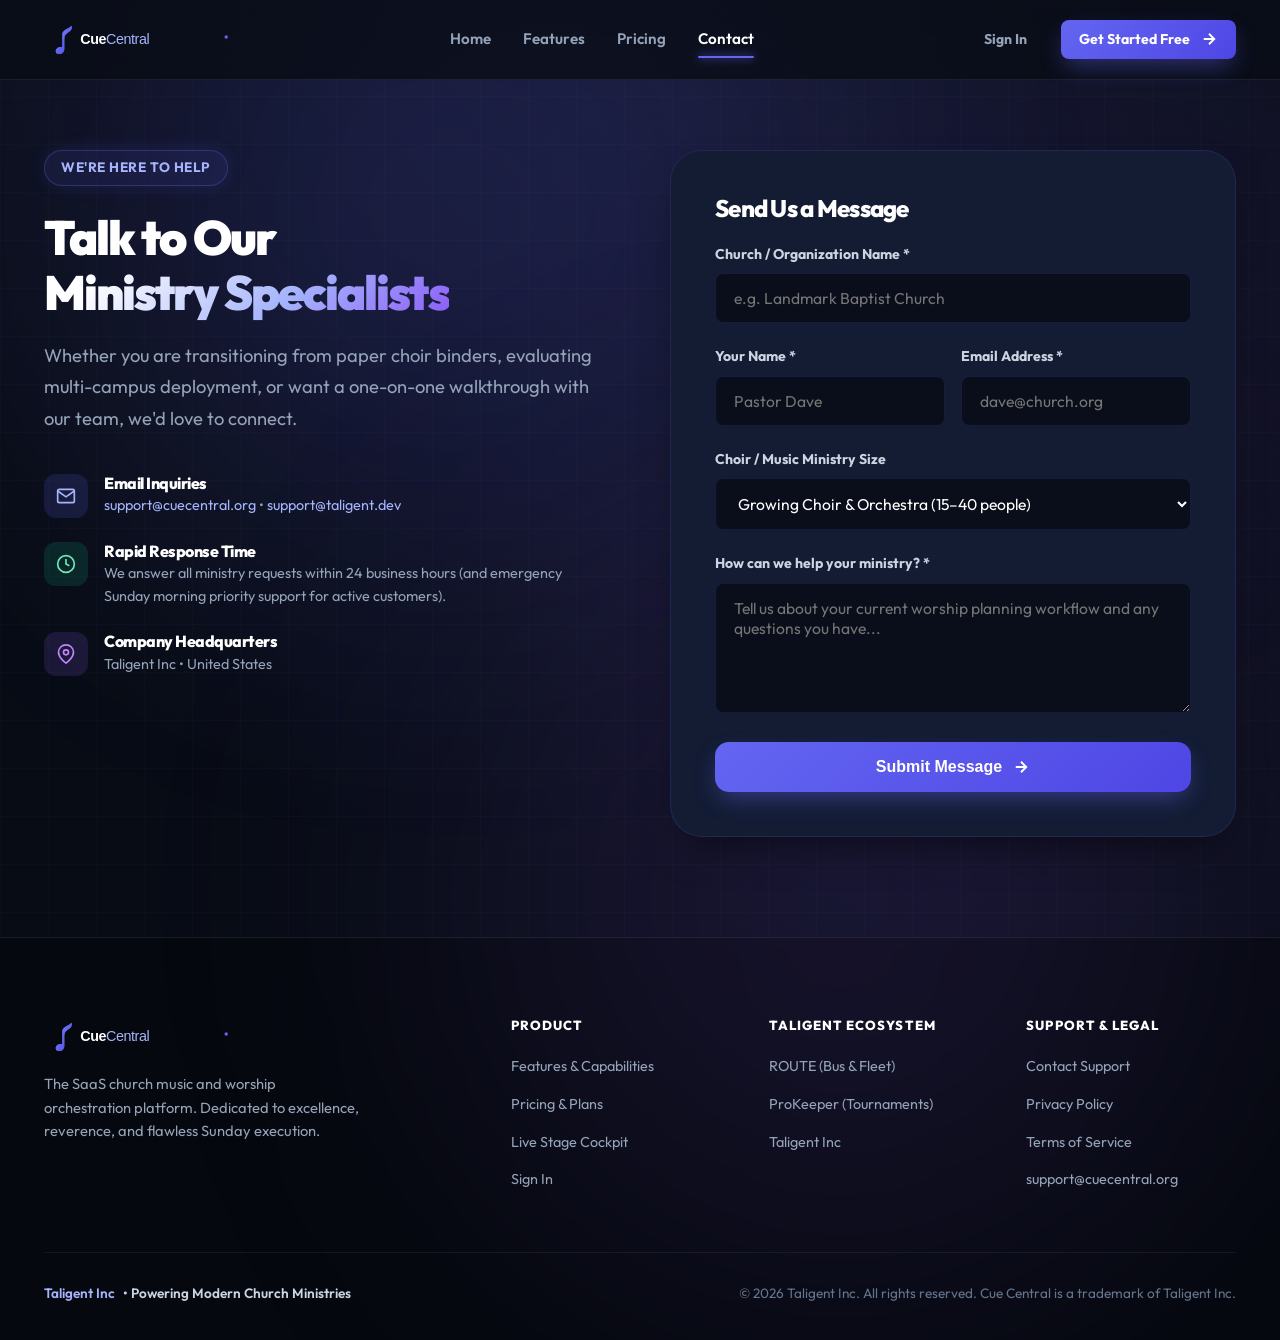
==== contact/index.html @ e7637479 "feat: initial launch of Cue Central marketing site" ====
<!DOCTYPE html>
<html lang="en">
<head>
    <meta charset="UTF-8">
    <meta name="viewport" content="width=device-width, initial-scale=1.0">
    <title>Contact Our Ministry Team - Cue Central</title>
    <meta name="description" content="Get in touch with the Cue Central team. Request a live demo, ask technical questions, or get onboarding assistance for your church.">

    <link rel="canonical" href="https://cuecentral.org/contact/">
    <link rel="icon" type="image/svg+xml" href="../icons/favicon.svg">
    <link rel="apple-touch-icon" href="../apple-touch-icon.png">

    <link rel="preconnect" href="https://fonts.googleapis.com">
    <link rel="preconnect" href="https://fonts.gstatic.com" crossorigin>
    <link href="https://fonts.googleapis.com/css2?family=Outfit:wght@300;400;500;600;700;800;900&display=swap" rel="stylesheet">

    <link rel="stylesheet" href="../css/style.css">
</head>
<body>

    <div class="ambient-glow glow-top-left"></div>
    <div class="ambient-glow glow-bottom-right"></div>

    <!-- Navigation Bar -->
    <header class="navbar">
        <div class="container nav-content">
            <a href="../" class="brand-logo" aria-label="Cue Central Home">
                <img src="../images/logos/logo-horizontal-white.svg" alt="Cue Central Logo" height="38">
            </a>

            <nav class="nav-links">
                <a href="../">Home</a>
                <a href="../features/">Features</a>
                <a href="../pricing/">Pricing</a>
                <a href="./" class="active">Contact</a>
            </nav>

            <div class="nav-actions">
                <a href="https://app.cuecentral.org/login" class="btn btn-ghost btn-sm">Sign In</a>
                <a href="https://app.cuecentral.org/register" class="btn btn-primary btn-sm">
                    Get Started Free
                    <svg class="btn-icon" viewBox="0 0 24 24" fill="none" stroke="currentColor"><path d="M5 12h14M12 5l7 7-7 7"/></svg>
                </a>
            </div>

            <button class="mobile-toggle" aria-label="Toggle navigation menu">
                <svg width="24" height="24" viewBox="0 0 24 24" fill="none" stroke="currentColor" stroke-width="2"><path d="M4 6h16M4 12h16M4 18h16"/></svg>
            </button>
        </div>
    </header>

    <!-- Mobile Drawer -->
    <div class="mobile-drawer">
        <nav class="nav-links">
            <a href="../">Home</a>
            <a href="../features/">Features</a>
            <a href="../pricing/">Pricing</a>
            <a href="./" class="active">Contact</a>
            <a href="https://app.cuecentral.org/login">Sign In</a>
        </nav>
        <a href="https://app.cuecentral.org/register" class="btn btn-primary" style="width: 100%;">Get Started Free</a>
    </div>

    <!-- Main Contact Section -->
    <section class="section" style="padding-top: 150px;">
        <div class="container">
            <div class="contact-grid">
                <div>
                    <div class="badge-pill">We're Here to Help</div>
                    <h1 class="hero-title" style="font-size: 3rem; text-align: left; margin-bottom: 20px;">
                        Talk to Our <br>
                        <span class="gradient-text">Ministry Specialists</span>
                    </h1>
                    <p style="color: var(--color-text-body); font-size: 1.15rem; line-height: 1.7; margin-bottom: 40px;">
                        Whether you are transitioning from paper choir binders, evaluating multi-campus deployment, or want a one-on-one walkthrough with our team, we'd love to connect.
                    </p>

                    <div style="display: flex; flex-direction: column; gap: 24px;">
                        <div style="display: flex; gap: 16px; align-items: flex-start;">
                            <div style="width: 44px; height: 44px; border-radius: 12px; background: rgba(99, 102, 241, 0.15); color: #a5b4fc; display: flex; align-items: center; justify-content: center; flex-shrink: 0;">
                                <svg width="20" height="20" viewBox="0 0 24 24" fill="none" stroke="currentColor" stroke-width="2"><path d="M4 4h16c1.1 0 2 .9 2 2v12c0 1.1-.9 2-2 2H4c-1.1 0-2-.9-2-2V6c0-1.1.9-2 2-2z"/><polyline points="22,6 12,13 2,6"/></svg>
                            </div>
                            <div>
                                <h4 style="font-size: 1rem; font-weight: 800; color: #ffffff; margin-bottom: 2px;">Email Inquiries</h4>
                                <p style="font-size: 0.9rem; color: #94a3b8;">
                                    <a href="mailto:support@cuecentral.org" style="color: #a5b4fc; text-decoration: none;">support@cuecentral.org</a> • <a href="mailto:support@taligent.dev" style="color: #a5b4fc; text-decoration: none;">support@taligent.dev</a>
                                </p>
                            </div>
                        </div>

                        <div style="display: flex; gap: 16px; align-items: flex-start;">
                            <div style="width: 44px; height: 44px; border-radius: 12px; background: rgba(16, 185, 129, 0.15); color: #6ee7b7; display: flex; align-items: center; justify-content: center; flex-shrink: 0;">
                                <svg width="20" height="20" viewBox="0 0 24 24" fill="none" stroke="currentColor" stroke-width="2"><circle cx="12" cy="12" r="10"/><polyline points="12 6 12 12 16 14"/></svg>
                            </div>
                            <div>
                                <h4 style="font-size: 1rem; font-weight: 800; color: #ffffff; margin-bottom: 2px;">Rapid Response Time</h4>
                                <p style="font-size: 0.9rem; color: #94a3b8;">
                                    We answer all ministry requests within 24 business hours (and emergency Sunday morning priority support for active customers).
                                </p>
                            </div>
                        </div>

                        <div style="display: flex; gap: 16px; align-items: flex-start;">
                            <div style="width: 44px; height: 44px; border-radius: 12px; background: rgba(139, 92, 246, 0.15); color: #c084fc; display: flex; align-items: center; justify-content: center; flex-shrink: 0;">
                                <svg width="20" height="20" viewBox="0 0 24 24" fill="none" stroke="currentColor" stroke-width="2"><path d="M21 10c0 7-9 13-9 13s-9-6-9-13a9 9 0 0 1 18 0z"/><circle cx="12" cy="10" r="3"/></svg>
                            </div>
                            <div>
                                <h4 style="font-size: 1rem; font-weight: 800; color: #ffffff; margin-bottom: 2px;">Company Headquarters</h4>
                                <p style="font-size: 0.9rem; color: #94a3b8;">
                                    Taligent Inc • United States
                                </p>
                            </div>
                        </div>
                    </div>
                </div>

                <!-- Form Box -->
                <div class="contact-form-box">
                    <h3 style="font-size: 1.5rem; margin-bottom: 20px;">Send Us a Message</h3>
                    <form id="contact-form">
                        <div class="form-group">
                            <label class="form-label" for="church_name">Church / Organization Name *</label>
                            <input class="form-input" type="text" id="church_name" required placeholder="e.g. Landmark Baptist Church">
                        </div>

                        <div style="display: grid; grid-template-columns: 1fr 1fr; gap: 16px;">
                            <div class="form-group">
                                <label class="form-label" for="contact_name">Your Name *</label>
                                <input class="form-input" type="text" id="contact_name" required placeholder="Pastor Dave">
                            </div>
                            <div class="form-group">
                                <label class="form-label" for="contact_email">Email Address *</label>
                                <input class="form-input" type="email" id="contact_email" required placeholder="dave@church.org">
                            </div>
                        </div>

                        <div class="form-group">
                            <label class="form-label" for="ministry_size">Choir / Music Ministry Size</label>
                            <select class="form-select" id="ministry_size">
                                <option value="small">Solo Leader / Small Group (1–15 people)</option>
                                <option value="medium" selected>Growing Choir &amp; Orchestra (15–40 people)</option>
                                <option value="large">Large Chancel Choir &amp; Band (40–100 people)</option>
                                <option value="multicampus">Multi-Campus / Regional Ministry (100+ people)</option>
                            </select>
                        </div>

                        <div class="form-group">
                            <label class="form-label" for="message">How can we help your ministry? *</label>
                            <textarea class="form-textarea" id="message" required placeholder="Tell us about your current worship planning workflow and any questions you have..."></textarea>
                        </div>

                        <button type="submit" class="btn btn-primary" style="width: 100%; padding: 16px;">
                            Submit Message
                            <svg class="btn-icon" viewBox="0 0 24 24" fill="none" stroke="currentColor"><path d="M5 12h14M12 5l7 7-7 7"/></svg>
                        </button>
                    </form>
                </div>
            </div>
        </div>
    </section>

    <!-- Footer -->
    <footer class="footer">
        <div class="container">
            <div class="footer-top">
                <div class="footer-brand">
                    <a href="../" class="brand-logo">
                        <img src="../images/logos/logo-horizontal-white.svg" alt="Cue Central Logo" height="34">
                    </a>
                    <p>
                        The SaaS church music and worship orchestration platform. Dedicated to excellence, reverence, and flawless Sunday execution.
                    </p>
                </div>

                <div>
                    <h4 class="footer-heading">Product</h4>
                    <ul class="footer-links">
                        <li><a href="../features/">Features &amp; Capabilities</a></li>
                        <li><a href="../pricing/">Pricing &amp; Plans</a></li>
                        <li><a href="../#cockpit-demo">Live Stage Cockpit</a></li>
                        <li><a href="https://app.cuecentral.org/login">Sign In</a></li>
                    </ul>
                </div>

                <div>
                    <h4 class="footer-heading">Taligent Ecosystem</h4>
                    <ul class="footer-links">
                        <li><a href="https://routeapp.org" target="_blank" rel="noopener">ROUTE (Bus &amp; Fleet)</a></li>
                        <li><a href="https://prokeeper.org" target="_blank" rel="noopener">ProKeeper (Tournaments)</a></li>
                        <li><a href="https://taligent.dev" target="_blank" rel="noopener">Taligent Inc</a></li>
                    </ul>
                </div>

                <div>
                    <h4 class="footer-heading">Support &amp; Legal</h4>
                    <ul class="footer-links">
                        <li><a href="./">Contact Support</a></li>
                        <li><a href="../privacy/">Privacy Policy</a></li>
                        <li><a href="../terms/">Terms of Service</a></li>
                        <li><a href="mailto:support@cuecentral.org">support@cuecentral.org</a></li>
                    </ul>
                </div>
            </div>

            <div class="footer-bottom">
                <div class="taligent-badge">
                    <span>Taligent Inc</span> • Powering Modern Church Ministries
                </div>
                <div>
                    &copy; 2026 Taligent Inc. All rights reserved. Cue Central is a trademark of Taligent Inc.
                </div>
            </div>
        </div>
    </footer>

    <script src="../js/main.js"></script>
</body>
</html>
---- css/style.css ----
/* ==========================================================================
   Cue Central - Master Stylesheet
   SaaS Church Music & Worship Orchestration Platform
   Brand Aesthetics: Midnight Obsidian (#090d16), Electric Indigo (#6366f1), Violet (#8b5cf6)
   Taligent Inc - Company Architecture
   ========================================================================== */

:root {
    --color-midnight: #080c15;
    --color-surface-navy: #0e1526;
    --color-surface-card: #131c33;
    --color-surface-card-subtle: rgba(19, 28, 51, 0.7);
    --color-surface-hover: #1a2744;
    --color-surface-light: #ffffff;
    
    --color-border: rgba(99, 102, 241, 0.16);
    --color-border-glow: rgba(99, 102, 241, 0.45);
    --color-border-subtle: rgba(255, 255, 255, 0.08);

    --color-brand-indigo: #6366f1;
    --color-brand-indigo-light: #a5b4fc;
    --color-brand-indigo-dark: #4f46e5;
    --color-brand-purple: #8b5cf6;
    --color-brand-violet: #a855f7;
    --color-brand-cyan: #06b6d4;
    --color-brand-emerald: #10b981;
    --color-brand-amber: #f59e0b;
    --color-brand-rose: #f43f5e;

    --color-text-white: #ffffff;
    --color-text-body: #94a3b8;
    --color-text-muted: #64748b;
    --color-text-light: #cbd5e1;

    --font-main: 'Outfit', -apple-system, BlinkMacSystemFont, "Segoe UI", Roboto, sans-serif;
    --font-mono: ui-monospace, SFMono-Regular, Menlo, Monaco, Consolas, monospace;

    --radius-sm: 8px;
    --radius-md: 14px;
    --radius-lg: 22px;
    --radius-xl: 32px;
    --radius-full: 9999px;

    --shadow-glow: 0 0 35px -5px rgba(99, 102, 241, 0.3);
    --shadow-glow-purple: 0 0 35px -5px rgba(139, 92, 246, 0.3);
    --shadow-card: 0 20px 40px -15px rgba(0, 0, 0, 0.55);
    
    --transition-fast: 0.2s cubic-bezier(0.4, 0, 0.2, 1);
    --transition-normal: 0.35s cubic-bezier(0.16, 1, 0.3, 1);
    --transition-bounce: 0.5s cubic-bezier(0.34, 1.56, 0.64, 1);
}

/* Base & Reset */
*, *::before, *::after {
    box-sizing: border-box;
    margin: 0;
    padding: 0;
}

html {
    scroll-behavior: smooth;
    font-family: var(--font-main);
    background-color: var(--color-midnight);
    color: var(--color-text-white);
    line-height: 1.6;
    -webkit-font-smoothing: antialiased;
    -moz-osx-font-smoothing: grayscale;
}

body {
    min-height: 100vh;
    overflow-x: hidden;
    position: relative;
    background-color: var(--color-midnight);
    background-image: 
        radial-gradient(circle at 50% 0%, rgba(99, 102, 241, 0.12) 0%, transparent 60%),
        radial-gradient(circle at 85% 30%, rgba(139, 92, 246, 0.08) 0%, transparent 45%),
        linear-gradient(rgba(99, 102, 241, 0.03) 1px, transparent 1px),
        linear-gradient(90deg, rgba(99, 102, 241, 0.03) 1px, transparent 1px);
    background-size: 100% 100%, 100% 100%, 48px 48px, 48px 48px;
}

/* Custom Selection */
::selection {
    background: var(--color-brand-indigo);
    color: #ffffff;
}

/* Ambient Background Glows */
.ambient-glow {
    position: absolute;
    border-radius: 50%;
    filter: blur(140px);
    pointer-events: none;
    z-index: 0;
}

.glow-top-left {
    top: -120px;
    left: 10%;
    width: 650px;
    height: 650px;
    background: rgba(99, 102, 241, 0.15);
}

.glow-bottom-right {
    bottom: 5%;
    right: 5%;
    width: 750px;
    height: 750px;
    background: rgba(139, 92, 246, 0.12);
}

.glow-center {
    top: 40%;
    left: 30%;
    width: 500px;
    height: 500px;
    background: rgba(6, 182, 212, 0.06);
}

/* Layout Utilities */
.container {
    width: 100%;
    max-width: 1240px;
    margin: 0 auto;
    padding: 0 24px;
    position: relative;
    z-index: 1;
}

.section {
    padding: 100px 0;
    position: relative;
    z-index: 1;
}

.section-tight {
    padding: 60px 0;
}

/* Typography Helpers */
h1, h2, h3, h4, h5, h6 {
    font-weight: 800;
    line-height: 1.15;
    letter-spacing: -0.03em;
    color: var(--color-text-white);
}

.gradient-text {
    background: linear-gradient(135deg, #ffffff 15%, var(--color-brand-indigo-light) 60%, var(--color-brand-purple) 100%);
    -webkit-background-clip: text;
    -webkit-text-fill-color: transparent;
}

.gradient-indigo-cyan {
    background: linear-gradient(135deg, #a5b4fc 0%, #818cf8 40%, #38bdf8 100%);
    -webkit-background-clip: text;
    -webkit-text-fill-color: transparent;
}

p.lead {
    font-size: 1.25rem;
    font-weight: 400;
    color: var(--color-text-body);
    line-height: 1.7;
    max-width: 680px;
}

.text-center { text-align: center; }
.mx-auto { margin-left: auto; margin-right: auto; }

/* Eyebrow Badge */
.badge-pill {
    display: inline-flex;
    align-items: center;
    gap: 8px;
    padding: 6px 16px;
    background: rgba(99, 102, 241, 0.1);
    border: 1px solid rgba(99, 102, 241, 0.3);
    border-radius: var(--radius-full);
    color: var(--color-brand-indigo-light);
    font-size: 0.85rem;
    font-weight: 700;
    letter-spacing: 0.04em;
    text-transform: uppercase;
    margin-bottom: 24px;
    box-shadow: 0 0 20px -3px rgba(99, 102, 241, 0.2);
}

.badge-dot {
    width: 8px;
    height: 8px;
    border-radius: 50%;
    background-color: var(--color-brand-indigo);
    box-shadow: 0 0 10px var(--color-brand-indigo);
    animation: pulseDot 2s infinite;
}

@keyframes pulseDot {
    0%, 100% { opacity: 1; transform: scale(1); }
    50% { opacity: 0.4; transform: scale(0.85); }
}

/* Buttons */
.btn {
    display: inline-flex;
    align-items: center;
    justify-content: center;
    gap: 10px;
    padding: 14px 28px;
    font-size: 1rem;
    font-weight: 700;
    border-radius: var(--radius-md);
    text-decoration: none;
    transition: all var(--transition-normal);
    cursor: pointer;
    border: none;
    white-space: nowrap;
}

.btn-primary {
    background: linear-gradient(135deg, var(--color-brand-indigo) 0%, var(--color-brand-indigo-dark) 100%);
    color: #ffffff;
    box-shadow: 0 10px 25px -5px rgba(99, 102, 241, 0.45);
    position: relative;
    overflow: hidden;
}

.btn-primary::after {
    content: '';
    position: absolute;
    top: 0;
    left: -100%;
    width: 100%;
    height: 100%;
    background: linear-gradient(90deg, transparent, rgba(255, 255, 255, 0.2), transparent);
    transition: left 0.6s ease;
}

.btn-primary:hover {
    transform: translateY(-2px);
    box-shadow: 0 15px 35px -5px rgba(99, 102, 241, 0.6);
}

.btn-primary:hover::after {
    left: 100%;
}

.btn-secondary {
    background: rgba(255, 255, 255, 0.06);
    color: #ffffff;
    border: 1px solid var(--color-border);
    backdrop-filter: blur(10px);
}

.btn-secondary:hover {
    background: rgba(255, 255, 255, 0.12);
    border-color: var(--color-brand-indigo-light);
    transform: translateY(-2px);
    color: #ffffff;
}

.btn-ghost {
    background: transparent;
    color: var(--color-text-body);
}

.btn-ghost:hover {
    color: var(--color-text-white);
}

.btn-sm {
    padding: 8px 18px;
    font-size: 0.88rem;
    border-radius: var(--radius-sm);
}

.btn-lg {
    padding: 18px 36px;
    font-size: 1.1rem;
    border-radius: var(--radius-md);
}

.btn-icon {
    width: 18px;
    height: 18px;
    stroke-width: 2.5;
    transition: transform var(--transition-fast);
}

.btn:hover .btn-icon {
    transform: translateX(3px);
}

/* ==========================================================================
   Navigation Bar
   ========================================================================== */
.navbar {
    position: fixed;
    top: 0;
    left: 0;
    right: 0;
    height: 80px;
    z-index: 100;
    transition: all var(--transition-normal);
    background: rgba(8, 12, 21, 0.75);
    backdrop-filter: blur(16px);
    -webkit-backdrop-filter: blur(16px);
    border-bottom: 1px solid var(--color-border-subtle);
}

.navbar.scrolled {
    background: rgba(8, 12, 21, 0.92);
    border-bottom: 1px solid var(--color-border);
    box-shadow: 0 10px 30px rgba(0, 0, 0, 0.3);
}

.nav-content {
    display: flex;
    align-items: center;
    justify-content: space-between;
    height: 100%;
}

.brand-logo {
    display: flex;
    align-items: center;
    gap: 12px;
    text-decoration: none;
}

.brand-logo img {
    height: 38px;
    width: auto;
}

.nav-links {
    display: flex;
    align-items: center;
    gap: 32px;
}

.nav-links a {
    color: var(--color-text-body);
    font-size: 0.95rem;
    font-weight: 600;
    text-decoration: none;
    transition: color var(--transition-fast);
    position: relative;
}

.nav-links a:hover,
.nav-links a.active {
    color: #ffffff;
}

.nav-links a.active::after {
    content: '';
    position: absolute;
    bottom: -6px;
    left: 0;
    right: 0;
    height: 2px;
    background: var(--color-brand-indigo);
    border-radius: 2px;
    box-shadow: 0 0 8px var(--color-brand-indigo);
}

.nav-actions {
    display: flex;
    align-items: center;
    gap: 16px;
}

.mobile-toggle {
    display: none;
    background: transparent;
    border: 1px solid var(--color-border);
    color: #ffffff;
    width: 42px;
    height: 42px;
    border-radius: var(--radius-sm);
    cursor: pointer;
    align-items: center;
    justify-content: center;
}

/* Mobile Drawer */
.mobile-drawer {
    display: none;
    position: fixed;
    top: 80px;
    left: 0;
    right: 0;
    background: rgba(8, 12, 21, 0.98);
    backdrop-filter: blur(20px);
    border-bottom: 1px solid var(--color-border);
    padding: 24px;
    z-index: 99;
    flex-direction: column;
    gap: 20px;
    transform: translateY(-10px);
    opacity: 0;
    transition: all var(--transition-normal);
    pointer-events: none;
}

.mobile-drawer.open {
    display: flex;
    transform: translateY(0);
    opacity: 1;
    pointer-events: auto;
}

.mobile-drawer .nav-links {
    flex-direction: column;
    align-items: flex-start;
    gap: 18px;
    width: 100%;
}

.mobile-drawer .nav-links a {
    font-size: 1.15rem;
    width: 100%;
    padding: 8px 0;
}

/* ==========================================================================
   Hero Section
   ========================================================================== */
.hero {
    padding-top: 170px;
    padding-bottom: 110px;
    text-align: center;
    position: relative;
    overflow: hidden;
}

.hero-title {
    font-size: clamp(2.5rem, 6vw, 4.5rem);
    margin-bottom: 24px;
    font-weight: 900;
    letter-spacing: -0.04em;
}

.hero-subtitle {
    font-size: clamp(1.1rem, 2vw, 1.35rem);
    color: var(--color-text-body);
    max-width: 740px;
    margin: 0 auto 40px auto;
    font-weight: 400;
    line-height: 1.65;
}

.hero-actions {
    display: flex;
    align-items: center;
    justify-content: center;
    gap: 18px;
    margin-bottom: 50px;
    flex-wrap: wrap;
}

/* Trust Ticker */
.trust-strip {
    display: flex;
    align-items: center;
    justify-content: center;
    gap: 28px;
    font-size: 0.88rem;
    color: var(--color-text-muted);
    font-weight: 500;
    margin-bottom: 60px;
    flex-wrap: wrap;
}

.trust-item {
    display: flex;
    align-items: center;
    gap: 8px;
}

.trust-item svg {
    width: 16px;
    height: 16px;
    color: var(--color-brand-emerald);
}

/* Hero Cockpit / Live Preview */
.cockpit-wrapper {
    position: relative;
    max-width: 1120px;
    margin: 0 auto;
    border-radius: var(--radius-xl);
    padding: 10px;
    background: linear-gradient(180deg, rgba(99, 102, 241, 0.4) 0%, rgba(139, 92, 246, 0.1) 40%, rgba(19, 28, 51, 0.8) 100%);
    box-shadow: 0 30px 100px -20px rgba(99, 102, 241, 0.35);
}

.cockpit-frame {
    background: var(--color-surface-navy);
    border-radius: calc(var(--radius-xl) - 6px);
    overflow: hidden;
    border: 1px solid var(--color-border);
    box-shadow: var(--shadow-card);
}

.cockpit-header {
    background: rgba(8, 12, 21, 0.8);
    padding: 16px 24px;
    display: flex;
    align-items: center;
    justify-content: space-between;
    border-bottom: 1px solid var(--color-border-subtle);
}

.cockpit-dots {
    display: flex;
    gap: 8px;
}

.cockpit-dot {
    width: 11px;
    height: 11px;
    border-radius: 50%;
}

.dot-red { background: #ef4444; }
.dot-yellow { background: #f59e0b; }
.dot-green { background: #10b981; }

.cockpit-title-bar {
    font-size: 0.85rem;
    font-family: var(--font-mono);
    color: var(--color-text-body);
    display: flex;
    align-items: center;
    gap: 8px;
}

.cockpit-badge-live {
    background: rgba(239, 68, 68, 0.15);
    color: #ef4444;
    border: 1px solid rgba(239, 68, 68, 0.3);
    padding: 2px 8px;
    border-radius: var(--radius-full);
    font-size: 0.72rem;
    font-weight: 700;
    display: inline-flex;
    align-items: center;
    gap: 4px;
}

.cockpit-badge-live::before {
    content: '';
    width: 6px;
    height: 6px;
    border-radius: 50%;
    background: #ef4444;
    animation: pulseDot 1.5s infinite;
}

/* Cockpit Inner Workspace */
.cockpit-body {
    display: grid;
    grid-template-columns: 320px 1fr 280px;
    min-height: 480px;
    background: #090e1a;
    text-align: left;
}

/* Cockpit Left: Service Timeline */
.cockpit-timeline {
    border-right: 1px solid var(--color-border-subtle);
    padding: 20px;
    background: rgba(14, 21, 38, 0.5);
    display: flex;
    flex-direction: column;
    gap: 12px;
}

.timeline-header {
    font-size: 0.78rem;
    font-weight: 800;
    text-transform: uppercase;
    letter-spacing: 0.08em;
    color: var(--color-text-muted);
    margin-bottom: 4px;
    display: flex;
    justify-content: space-between;
}

.timeline-item {
    padding: 12px 14px;
    border-radius: var(--radius-sm);
    background: rgba(255, 255, 255, 0.03);
    border: 1px solid transparent;
    cursor: pointer;
    transition: all var(--transition-fast);
    display: flex;
    align-items: center;
    gap: 12px;
}

.timeline-item:hover {
    background: rgba(255, 255, 255, 0.06);
    border-color: var(--color-border);
}

.timeline-item.active {
    background: rgba(99, 102, 241, 0.15);
    border-color: var(--color-brand-indigo);
    box-shadow: 0 4px 15px -3px rgba(99, 102, 241, 0.3);
}

.timeline-time {
    font-size: 0.75rem;
    font-family: var(--font-mono);
    color: var(--color-brand-indigo-light);
    font-weight: 600;
}

.timeline-info h5 {
    font-size: 0.9rem;
    font-weight: 700;
    color: #ffffff;
    margin-bottom: 2px;
}

.timeline-info p {
    font-size: 0.75rem;
    color: var(--color-text-muted);
}

/* Cockpit Center: Live Prompter / Stage View */
.cockpit-stage {
    padding: 24px;
    display: flex;
    flex-direction: column;
    justify-content: space-between;
    background: radial-gradient(circle at 50% 30%, rgba(99, 102, 241, 0.06) 0%, transparent 70%);
}

.stage-top-meta {
    display: flex;
    justify-content: space-between;
    align-items: center;
    padding-bottom: 16px;
    border-bottom: 1px solid var(--color-border-subtle);
}

.stage-song-title {
    font-size: 1.4rem;
    font-weight: 800;
    color: #ffffff;
}

.stage-song-details {
    font-size: 0.85rem;
    color: var(--color-brand-indigo-light);
    display: flex;
    gap: 14px;
}

.stage-prompter-display {
    padding: 30px 20px;
    text-align: center;
    display: flex;
    flex-direction: column;
    gap: 14px;
}

.prompter-stanza {
    font-size: 1.45rem;
    font-weight: 800;
    line-height: 1.4;
    color: #ffffff;
    letter-spacing: -0.01em;
}

.prompter-cue-line {
    font-size: 0.95rem;
    font-weight: 600;
    color: var(--color-brand-indigo-light);
    background: rgba(99, 102, 241, 0.12);
    display: inline-block;
    margin: 0 auto;
    padding: 6px 18px;
    border-radius: var(--radius-full);
    border: 1px dashed rgba(99, 102, 241, 0.35);
}

.stage-bottom-controls {
    display: flex;
    justify-content: space-between;
    align-items: center;
    padding-top: 16px;
    border-top: 1px solid var(--color-border-subtle);
}

.stage-timer {
    font-family: var(--font-mono);
    font-size: 1.3rem;
    font-weight: 700;
    color: var(--color-brand-emerald);
}

/* Cockpit Right: Personnel & Telemetry */
.cockpit-telemetry {
    border-left: 1px solid var(--color-border-subtle);
    padding: 20px;
    background: rgba(14, 21, 38, 0.5);
    display: flex;
    flex-direction: column;
    gap: 18px;
}

.telemetry-card {
    background: rgba(255, 255, 255, 0.03);
    border: 1px solid var(--color-border-subtle);
    border-radius: var(--radius-sm);
    padding: 12px;
}

.telemetry-label {
    font-size: 0.72rem;
    font-weight: 800;
    text-transform: uppercase;
    color: var(--color-text-muted);
    letter-spacing: 0.05em;
    margin-bottom: 6px;
}

.telemetry-value {
    font-size: 1.15rem;
    font-weight: 800;
    color: #ffffff;
}

.roster-pill-list {
    display: flex;
    flex-direction: column;
    gap: 8px;
    margin-top: 8px;
}

.roster-pill {
    display: flex;
    align-items: center;
    justify-content: space-between;
    font-size: 0.78rem;
    color: var(--color-text-light);
    padding: 4px 8px;
    background: rgba(255, 255, 255, 0.04);
    border-radius: 4px;
}

.roster-status {
    width: 6px;
    height: 6px;
    border-radius: 50%;
    background: var(--color-brand-emerald);
}

/* Floating Eye-Catcher Badges */
.hero-float-badge {
    position: absolute;
    background: rgba(19, 28, 51, 0.85);
    backdrop-filter: blur(14px);
    border: 1px solid var(--color-border);
    padding: 12px 20px;
    border-radius: var(--radius-lg);
    display: flex;
    align-items: center;
    gap: 14px;
    box-shadow: 0 15px 35px rgba(0, 0, 0, 0.4);
    z-index: 5;
    animation: floatBadge 6s ease-in-out infinite alternate;
}

.badge-float-left {
    top: -24px;
    left: -20px;
}

.badge-float-right {
    bottom: 30px;
    right: -25px;
    animation-delay: -3s;
}

@keyframes floatBadge {
    0% { transform: translateY(0px); }
    100% { transform: translateY(-12px); }
}

.float-icon {
    width: 40px;
    height: 40px;
    border-radius: var(--radius-md);
    background: linear-gradient(135deg, var(--color-brand-indigo) 0%, var(--color-brand-purple) 100%);
    display: flex;
    align-items: center;
    justify-content: center;
    color: #ffffff;
}

.float-text h6 {
    font-size: 0.95rem;
    font-weight: 800;
    margin-bottom: 2px;
}

.float-text p {
    font-size: 0.78rem;
    color: var(--color-brand-indigo-light);
}

/* ==========================================================================
   Feature Cards & Grid
   ========================================================================== */
.section-header {
    text-align: center;
    max-width: 760px;
    margin: 0 auto 64px auto;
}

.section-header h2 {
    font-size: clamp(2rem, 4vw, 3rem);
    margin-bottom: 18px;
}

.feature-grid {
    display: grid;
    grid-template-columns: repeat(auto-fit, minmax(340px, 1fr));
    gap: 30px;
}

.card {
    background: var(--color-surface-card);
    border: 1px solid var(--color-border);
    border-radius: var(--radius-lg);
    padding: 36px 30px;
    transition: all var(--transition-normal);
    position: relative;
    overflow: hidden;
}

.card::before {
    content: '';
    position: absolute;
    top: 0;
    left: 0;
    right: 0;
    height: 2px;
    background: linear-gradient(90deg, transparent, var(--color-brand-indigo), transparent);
    opacity: 0;
    transition: opacity var(--transition-normal);
}

.card:hover {
    transform: translateY(-6px);
    border-color: var(--color-border-glow);
    box-shadow: var(--shadow-card), var(--shadow-glow);
}

.card:hover::before {
    opacity: 1;
}

.card-icon-box {
    width: 58px;
    height: 58px;
    border-radius: var(--radius-md);
    display: flex;
    align-items: center;
    justify-content: center;
    margin-bottom: 24px;
    transition: transform var(--transition-bounce);
}

.card:hover .card-icon-box {
    transform: scale(1.1) rotate(4deg);
}

.icon-indigo {
    background: rgba(99, 102, 241, 0.15);
    color: var(--color-brand-indigo-light);
    border: 1px solid rgba(99, 102, 241, 0.3);
}

.icon-purple {
    background: rgba(139, 92, 246, 0.15);
    color: #c084fc;
    border: 1px solid rgba(139, 92, 246, 0.3);
}

.icon-cyan {
    background: rgba(6, 182, 212, 0.15);
    color: #67e8f9;
    border: 1px solid rgba(6, 182, 212, 0.3);
}

.icon-emerald {
    background: rgba(16, 185, 129, 0.15);
    color: #6ee7b7;
    border: 1px solid rgba(16, 185, 129, 0.3);
}

.icon-amber {
    background: rgba(245, 158, 11, 0.15);
    color: #fcd34d;
    border: 1px solid rgba(245, 158, 11, 0.3);
}

.icon-rose {
    background: rgba(244, 63, 94, 0.15);
    color: #fda4af;
    border: 1px solid rgba(244, 63, 94, 0.3);
}

.card h3 {
    font-size: 1.35rem;
    margin-bottom: 12px;
}

.card p {
    color: var(--color-text-body);
    font-size: 0.96rem;
    line-height: 1.65;
    margin-bottom: 20px;
}

.card-link {
    display: inline-flex;
    align-items: center;
    gap: 8px;
    color: var(--color-brand-indigo-light);
    font-size: 0.9rem;
    font-weight: 700;
    text-decoration: none;
    transition: gap var(--transition-fast);
}

.card-link:hover {
    gap: 12px;
    color: #ffffff;
}

/* ==========================================================================
   Interactive Role Switcher / Tabs
   ========================================================================== */
.role-tabs {
    display: flex;
    justify-content: center;
    gap: 12px;
    margin-bottom: 48px;
    flex-wrap: wrap;
}

.role-tab-btn {
    padding: 12px 24px;
    border-radius: var(--radius-full);
    background: rgba(255, 255, 255, 0.05);
    border: 1px solid var(--color-border);
    color: var(--color-text-body);
    font-weight: 700;
    font-size: 0.95rem;
    cursor: pointer;
    transition: all var(--transition-fast);
}

.role-tab-btn.active,
.role-tab-btn:hover {
    background: var(--color-brand-indigo);
    color: #ffffff;
    border-color: var(--color-brand-indigo);
    box-shadow: 0 8px 25px -4px rgba(99, 102, 241, 0.4);
}

.role-content-box {
    background: var(--color-surface-navy);
    border: 1px solid var(--color-border);
    border-radius: var(--radius-xl);
    padding: 48px;
    display: grid;
    grid-template-columns: 1.1fr 0.9fr;
    gap: 48px;
    align-items: center;
}

.role-text h3 {
    font-size: 2rem;
    margin-bottom: 16px;
}

.role-text p {
    color: var(--color-text-body);
    font-size: 1.05rem;
    line-height: 1.7;
    margin-bottom: 24px;
}

.role-feature-list {
    list-style: none;
    display: flex;
    flex-direction: column;
    gap: 14px;
    margin-bottom: 32px;
}

.role-feature-list li {
    display: flex;
    align-items: flex-start;
    gap: 12px;
    font-size: 0.95rem;
    color: var(--color-text-light);
}

.role-feature-list li svg {
    width: 20px;
    height: 20px;
    color: var(--color-brand-indigo-light);
    flex-shrink: 0;
    margin-top: 2px;
}

.role-visual {
    background: var(--color-surface-card);
    border: 1px solid var(--color-border);
    border-radius: var(--radius-lg);
    padding: 24px;
    box-shadow: var(--shadow-card);
}

/* ==========================================================================
   Stats / Impact Counter
   ========================================================================== */
.stats-banner {
    background: linear-gradient(135deg, rgba(99, 102, 241, 0.1) 0%, rgba(139, 92, 246, 0.05) 100%);
    border-top: 1px solid var(--color-border);
    border-bottom: 1px solid var(--color-border);
    padding: 60px 0;
}

.stats-grid {
    display: grid;
    grid-template-columns: repeat(4, 1fr);
    gap: 32px;
    text-align: center;
}

.stat-num {
    font-size: clamp(2.2rem, 4vw, 3.2rem);
    font-weight: 900;
    color: #ffffff;
    margin-bottom: 6px;
    letter-spacing: -0.04em;
}

.stat-label {
    font-size: 0.92rem;
    color: var(--color-text-body);
    font-weight: 600;
}

/* ==========================================================================
   Pricing Section
   ========================================================================== */
.billing-toggle-wrapper {
    display: flex;
    align-items: center;
    justify-content: center;
    gap: 16px;
    margin-bottom: 50px;
    font-size: 0.95rem;
    font-weight: 700;
}

.billing-switch {
    width: 56px;
    height: 30px;
    background: rgba(255, 255, 255, 0.1);
    border-radius: var(--radius-full);
    border: 1px solid var(--color-border);
    position: relative;
    cursor: pointer;
    transition: background var(--transition-fast);
}

.billing-switch.annual {
    background: var(--color-brand-indigo);
}

.billing-knob {
    width: 22px;
    height: 22px;
    background: #ffffff;
    border-radius: 50%;
    position: absolute;
    top: 3px;
    left: 4px;
    transition: transform var(--transition-normal);
}

.billing-switch.annual .billing-knob {
    transform: translateX(26px);
}

.discount-tag {
    background: rgba(16, 185, 129, 0.15);
    color: var(--color-brand-emerald);
    border: 1px solid rgba(16, 185, 129, 0.3);
    padding: 3px 10px;
    border-radius: var(--radius-full);
    font-size: 0.75rem;
    font-weight: 800;
    text-transform: uppercase;
}

.pricing-grid {
    display: grid;
    grid-template-columns: repeat(3, 1fr);
    gap: 32px;
    align-items: stretch;
}

.pricing-card {
    background: var(--color-surface-card);
    border: 1px solid var(--color-border);
    border-radius: var(--radius-xl);
    padding: 44px 36px;
    display: flex;
    flex-direction: column;
    justify-content: space-between;
    transition: all var(--transition-normal);
    position: relative;
}

.pricing-card:hover {
    transform: translateY(-8px);
    box-shadow: var(--shadow-card);
}

.pricing-card.featured {
    background: linear-gradient(180deg, #16203a 0%, #10192e 100%);
    border: 2px solid var(--color-brand-indigo);
    box-shadow: 0 20px 50px -10px rgba(99, 102, 241, 0.35);
    transform: scale(1.03);
}

.pricing-card.featured:hover {
    transform: scale(1.03) translateY(-8px);
}

.popular-ribbon {
    position: absolute;
    top: 18px;
    right: 20px;
    background: linear-gradient(135deg, var(--color-brand-indigo) 0%, var(--color-brand-purple) 100%);
    color: #ffffff;
    font-size: 0.75rem;
    font-weight: 800;
    text-transform: uppercase;
    letter-spacing: 0.05em;
    padding: 4px 12px;
    border-radius: var(--radius-full);
}

.plan-tier {
    font-size: 0.85rem;
    font-weight: 800;
    text-transform: uppercase;
    letter-spacing: 0.06em;
    color: var(--color-brand-indigo-light);
    margin-bottom: 8px;
}

.plan-name {
    font-size: 1.8rem;
    font-weight: 900;
    margin-bottom: 12px;
}

.plan-desc {
    color: var(--color-text-body);
    font-size: 0.92rem;
    margin-bottom: 28px;
    min-height: 44px;
}

.plan-price-box {
    margin-bottom: 32px;
    display: flex;
    align-items: baseline;
    gap: 6px;
}

.price-currency {
    font-size: 1.8rem;
    font-weight: 800;
    color: #ffffff;
}

.price-amount {
    font-size: 3.5rem;
    font-weight: 900;
    color: #ffffff;
    line-height: 1;
}

.price-period {
    font-size: 0.95rem;
    color: var(--color-text-muted);
    font-weight: 600;
}

.plan-features {
    list-style: none;
    display: flex;
    flex-direction: column;
    gap: 14px;
    margin-bottom: 36px;
    border-top: 1px solid var(--color-border-subtle);
    padding-top: 24px;
}

.plan-features li {
    display: flex;
    align-items: center;
    gap: 12px;
    font-size: 0.92rem;
    color: var(--color-text-light);
}

.plan-features li svg {
    width: 18px;
    height: 18px;
    color: var(--color-brand-emerald);
    flex-shrink: 0;
}

/* ==========================================================================
   Testimonial Grid
   ========================================================================== */
.testimonial-grid {
    display: grid;
    grid-template-columns: repeat(auto-fit, minmax(320px, 1fr));
    gap: 28px;
}

.testimonial-card {
    background: var(--color-surface-card);
    border: 1px solid var(--color-border);
    border-radius: var(--radius-lg);
    padding: 32px;
    display: flex;
    flex-direction: column;
    justify-content: space-between;
}

.testimonial-quote {
    font-size: 1.05rem;
    line-height: 1.7;
    color: #f1f5f9;
    margin-bottom: 24px;
    font-style: italic;
}

.testimonial-author {
    display: flex;
    align-items: center;
    gap: 14px;
}

.author-avatar {
    width: 44px;
    height: 44px;
    border-radius: 50%;
    background: linear-gradient(135deg, var(--color-brand-indigo) 0%, var(--color-brand-purple) 100%);
    display: flex;
    align-items: center;
    justify-content: center;
    font-weight: 800;
    font-size: 0.9rem;
    color: #ffffff;
}

.author-details h5 {
    font-size: 0.95rem;
    font-weight: 800;
}

.author-details p {
    font-size: 0.8rem;
    color: var(--color-text-muted);
}

/* ==========================================================================
   FAQ Accordion
   ========================================================================== */
.faq-list {
    max-width: 820px;
    margin: 0 auto;
    display: flex;
    flex-direction: column;
    gap: 16px;
}

.faq-item {
    background: var(--color-surface-card);
    border: 1px solid var(--color-border);
    border-radius: var(--radius-md);
    overflow: hidden;
    transition: border-color var(--transition-fast);
}

.faq-item.active {
    border-color: var(--color-brand-indigo);
}

.faq-question {
    padding: 22px 28px;
    font-size: 1.1rem;
    font-weight: 700;
    color: #ffffff;
    cursor: pointer;
    display: flex;
    align-items: center;
    justify-content: space-between;
    gap: 16px;
}

.faq-icon {
    width: 20px;
    height: 20px;
    transition: transform var(--transition-normal);
}

.faq-item.active .faq-icon {
    transform: rotate(180deg);
}

.faq-answer {
    max-height: 0;
    overflow: hidden;
    transition: max-height 0.4s ease, padding 0.4s ease;
    padding: 0 28px;
    color: var(--color-text-body);
    font-size: 0.98rem;
    line-height: 1.7;
}

.faq-item.active .faq-answer {
    max-height: 300px;
    padding: 0 28px 24px 28px;
}

/* ==========================================================================
   CTA Banner
   ========================================================================== */
.cta-banner {
    background: radial-gradient(circle at 50% 50%, rgba(99, 102, 241, 0.25) 0%, rgba(14, 21, 38, 0.9) 70%);
    border: 1px solid var(--color-border);
    border-radius: var(--radius-xl);
    padding: 80px 40px;
    text-align: center;
    box-shadow: var(--shadow-glow);
    position: relative;
    overflow: hidden;
}

.cta-banner h2 {
    font-size: clamp(2.2rem, 5vw, 3.5rem);
    margin-bottom: 20px;
}

.cta-banner p {
    font-size: 1.2rem;
    color: var(--color-text-body);
    max-width: 640px;
    margin: 0 auto 36px auto;
}

/* ==========================================================================
   Contact Form Styles
   ========================================================================== */
.contact-grid {
    display: grid;
    grid-template-columns: 1fr 1fr;
    gap: 60px;
    align-items: start;
}

.contact-form-box {
    background: var(--color-surface-card);
    border: 1px solid var(--color-border);
    border-radius: var(--radius-xl);
    padding: 44px;
    box-shadow: var(--shadow-card);
}

.form-group {
    margin-bottom: 22px;
}

.form-label {
    display: block;
    font-size: 0.88rem;
    font-weight: 700;
    margin-bottom: 8px;
    color: var(--color-text-light);
}

.form-input,
.form-textarea,
.form-select {
    width: 100%;
    background: rgba(8, 12, 21, 0.8);
    border: 1px solid var(--color-border);
    border-radius: var(--radius-sm);
    padding: 14px 18px;
    color: #ffffff;
    font-family: inherit;
    font-size: 0.98rem;
    transition: all var(--transition-fast);
}

.form-input:focus,
.form-textarea:focus,
.form-select:focus {
    outline: none;
    border-color: var(--color-brand-indigo);
    box-shadow: 0 0 15px -2px rgba(99, 102, 241, 0.4);
}

.form-textarea {
    resize: vertical;
    min-height: 130px;
}

/* ==========================================================================
   Footer
   ========================================================================== */
.footer {
    background: #05080e;
    border-top: 1px solid var(--color-border-subtle);
    padding: 80px 0 36px 0;
    color: var(--color-text-muted);
}

.footer-top {
    display: grid;
    grid-template-columns: 2fr 1fr 1fr 1fr;
    gap: 48px;
    margin-bottom: 60px;
}

.footer-brand p {
    font-size: 0.92rem;
    line-height: 1.6;
    margin-top: 16px;
    max-width: 320px;
    color: var(--color-text-body);
}

.footer-heading {
    font-size: 0.82rem;
    font-weight: 800;
    text-transform: uppercase;
    letter-spacing: 0.08em;
    color: #ffffff;
    margin-bottom: 20px;
}

.footer-links {
    list-style: none;
    display: flex;
    flex-direction: column;
    gap: 12px;
}

.footer-links a {
    color: var(--color-text-body);
    font-size: 0.9rem;
    text-decoration: none;
    transition: color var(--transition-fast);
}

.footer-links a:hover {
    color: #ffffff;
}

.footer-bottom {
    border-top: 1px solid rgba(255, 255, 255, 0.06);
    padding-top: 30px;
    display: flex;
    justify-content: space-between;
    align-items: center;
    font-size: 0.85rem;
    flex-wrap: wrap;
    gap: 16px;
}

.taligent-badge {
    display: inline-flex;
    align-items: center;
    gap: 8px;
    color: var(--color-text-light);
    font-weight: 600;
}

.taligent-badge span {
    color: var(--color-brand-indigo-light);
}

/* ==========================================================================
   Responsive Media Queries
   ========================================================================== */
@media (max-width: 1024px) {
    .cockpit-body {
        grid-template-columns: 1fr;
    }
    .cockpit-timeline, .cockpit-telemetry {
        display: none;
    }
    .pricing-grid {
        grid-template-columns: 1fr;
        max-width: 500px;
        margin: 0 auto;
    }
    .pricing-card.featured {
        transform: none;
    }
    .pricing-card.featured:hover {
        transform: translateY(-8px);
    }
    .stats-grid {
        grid-template-columns: repeat(2, 1fr);
    }
    .role-content-box {
        grid-template-columns: 1fr;
    }
    .contact-grid {
        grid-template-columns: 1fr;
    }
    .footer-top {
        grid-template-columns: 1fr 1fr;
    }
}

@media (max-width: 768px) {
    .nav-links, .nav-actions {
        display: none;
    }
    .mobile-toggle {
        display: flex;
    }
    .hero {
        padding-top: 130px;
        padding-bottom: 70px;
    }
    .hero-float-badge {
        display: none;
    }
    .cockpit-wrapper {
        padding: 4px;
    }
    .footer-top {
        grid-template-columns: 1fr;
    }
    .footer-bottom {
        flex-direction: column;
        text-align: center;
    }
}
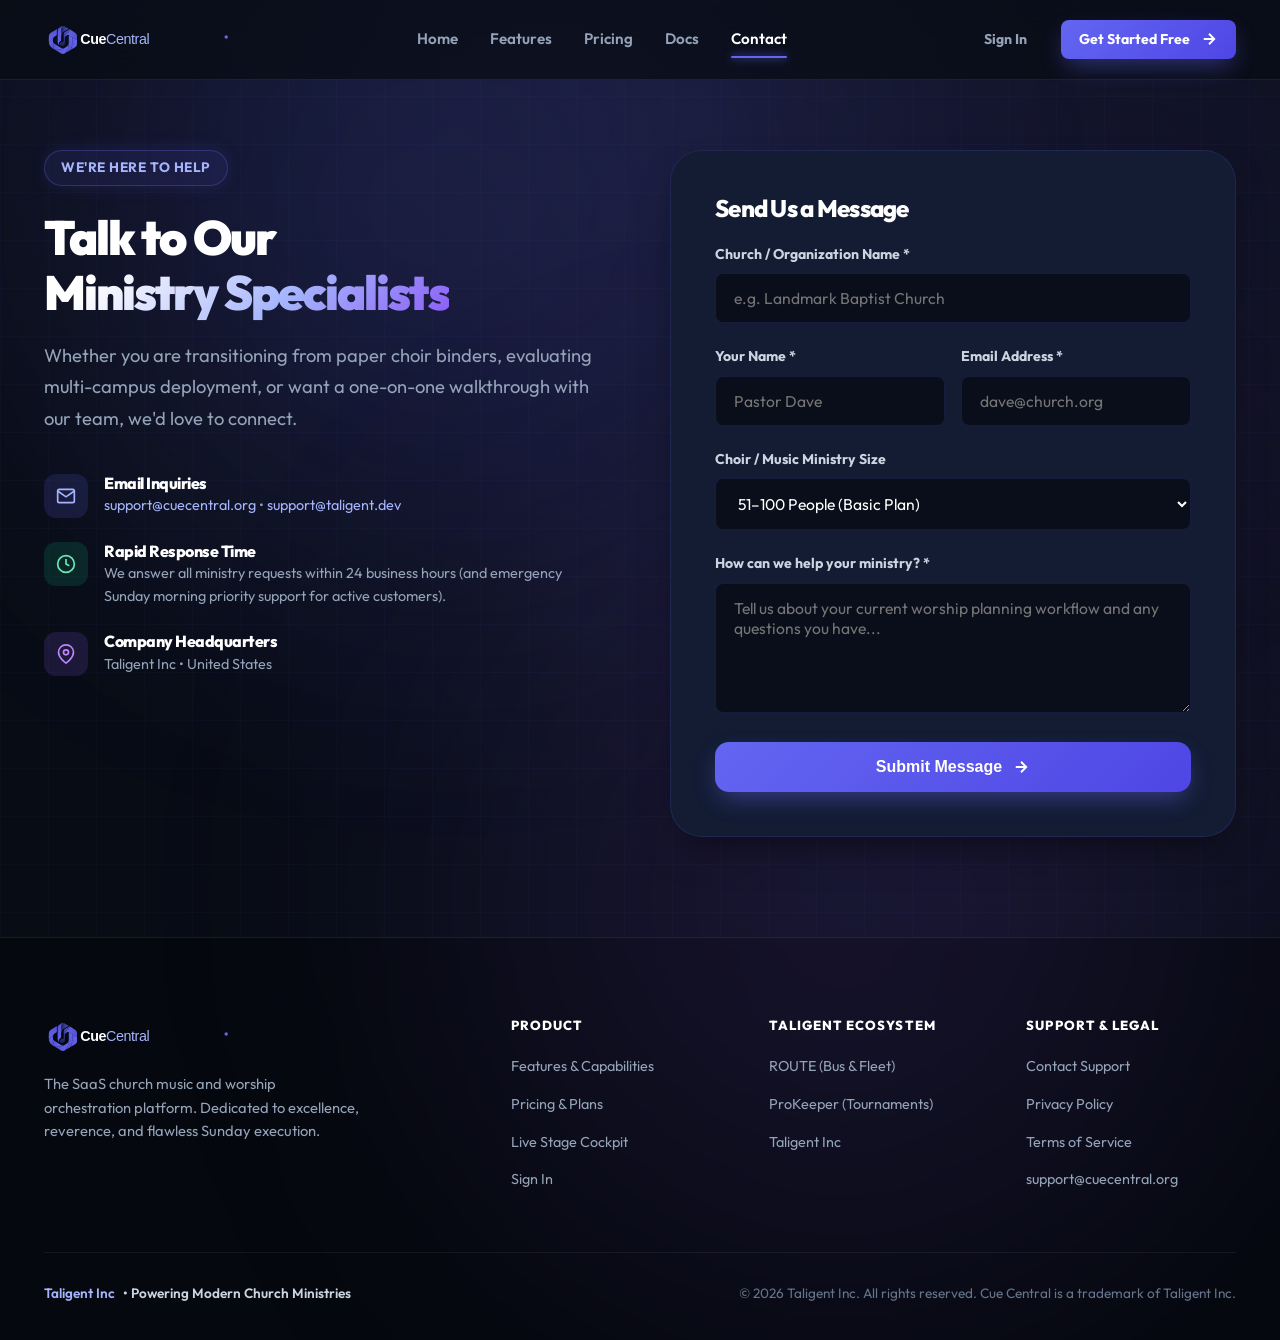
==== commit e4279b3f: "feat: update site navigation, pricing tiers, and feature documentation" ====
--- a/contact/index.html
+++ b/contact/index.html
@@ -32,6 +32,7 @@
                 <a href="../">Home</a>
                 <a href="../features/">Features</a>
                 <a href="../pricing/">Pricing</a>
+                <a href="https://docs.cuecentral.org" target="_blank" rel="noopener">Docs</a>
                 <a href="./" class="active">Contact</a>
             </nav>
 
@@ -137,10 +138,10 @@
                         <div class="form-group">
                             <label class="form-label" for="ministry_size">Choir / Music Ministry Size</label>
                             <select class="form-select" id="ministry_size">
-                                <option value="small">Solo Leader / Small Group (1–15 people)</option>
-                                <option value="medium" selected>Growing Choir &amp; Orchestra (15–40 people)</option>
-                                <option value="large">Large Chancel Choir &amp; Band (40–100 people)</option>
-                                <option value="multicampus">Multi-Campus / Regional Ministry (100+ people)</option>
+                                <option value="free">Up to 50 People (Free Plan)</option>
+                                <option value="basic" selected>51–100 People (Basic Plan)</option>
+                                <option value="pro">101–150 People (Pro Plan)</option>
+                                <option value="unlimited">150+ People (Unlimited Plan)</option>
                             </select>
                         </div>
 
--- a/css/style.css
+++ b/css/style.css
@@ -1121,8 +1121,8 @@
 
 .pricing-grid {
     display: grid;
-    grid-template-columns: repeat(3, 1fr);
-    gap: 32px;
+    grid-template-columns: repeat(4, 1fr);
+    gap: 20px;
     align-items: stretch;
 }
 
@@ -1130,7 +1130,7 @@
     background: var(--color-surface-card);
     border: 1px solid var(--color-border);
     border-radius: var(--radius-xl);
-    padding: 44px 36px;
+    padding: 36px 26px;
     display: flex;
     flex-direction: column;
     justify-content: space-between;
